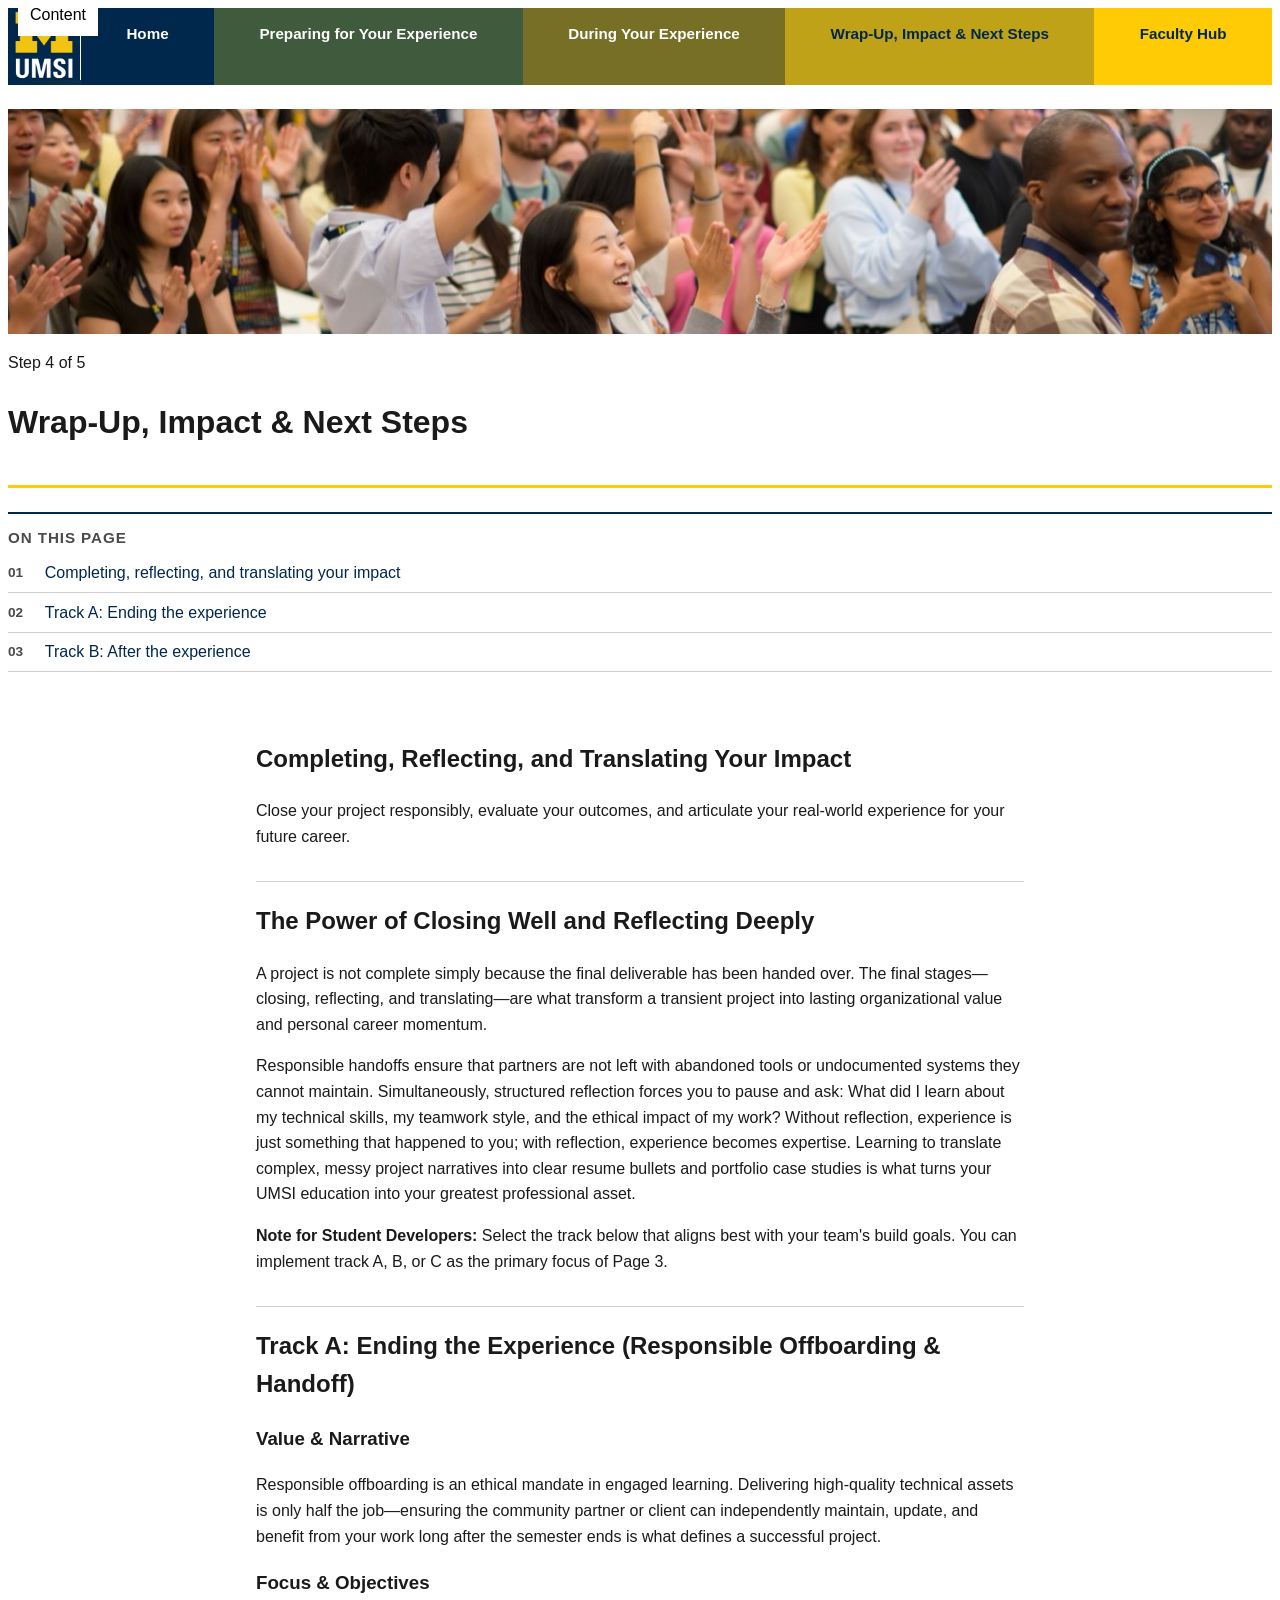
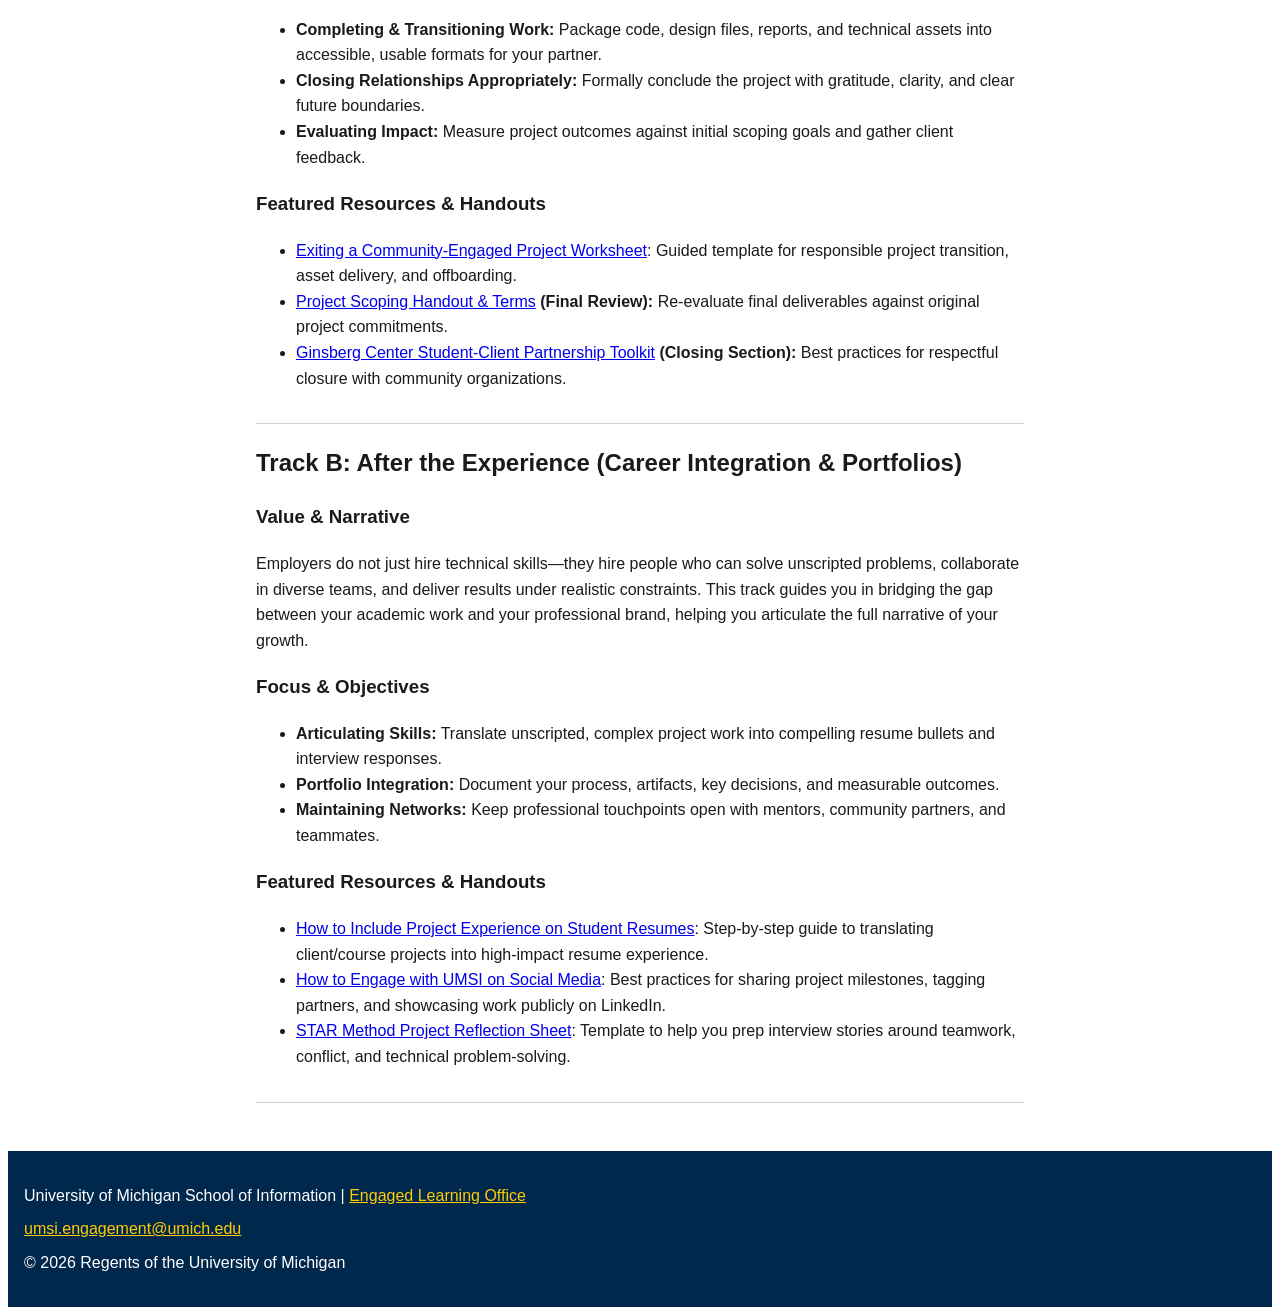
==== ending.html @ 112d741b "Add files via upload" ====
<!DOCTYPE html>
<html lang="en">
<head>
    <meta charset="UTF-8">
    <meta name="viewport" content="width=device-width, initial-scale=1.0">
    <link rel="stylesheet" href="style.css">

    <title>Wrap-Up, Impact &amp; Next Steps | UMSI</title>
</head>
<body>

    <!-- Sticky process bar -->
    <header class="site-header">
        <div class="skip"><a href="#main">Skip to Main Content</a></div>
        <div class="brand">
            <img src="images/UMSI_signature_vertical_informal_solidblue.jpg" alt="UMSI Logo">
        </div>
        <nav class="process-nav" aria-label="Project process">
            <ol class="process-steps">
                <li><a href="index.html">Home</a></li>
                <li><a href="prep.html">Preparing for Your Experience</a></li>
                <li><a href="experience.html">During Your Experience</a></li>
                <li><a href="ending.html" aria-current="page">Wrap-Up, Impact &amp; Next Steps</a></li>
                <li><a href="faculty.html">Faculty Hub </a></li>
            </ol>
        </nav>
    </header>

    <!-- Page title -->
    <header class="page-title">
        <img src="images/ending-web.jpg" alt="Students clapping and cheering in a crowded room">
        <p class="eyebrow">Step 4 of 5</p>
        <h1>Wrap-Up, Impact &amp; Next Steps</h1>
    </header>

    <!-- Anchor table of contents -->
    <nav class="on-this-page" aria-labelledby="toc-title">
        <h2 id="toc-title">On this page</h2>
        <ul>
            <li><a href="#overview">Completing, reflecting, and translating your impact</a></li>
            <li><a href="#track-a">Track A: Ending the experience</a></li>
            <li><a href="#track-b">Track B: After the experience</a></li>
        </ul>
    </nav>

<main id="main">

    <section id="overview" class="content-section">
        <h2>Completing, Reflecting, and Translating Your Impact</h2>
        <p>Close your project responsibly, evaluate your outcomes, and articulate your real-world experience for your future career.</p>
    </section>

    <section id="power" class="content-section">
        <h2>The Power of Closing Well and Reflecting Deeply</h2>
        <p>A project is not complete simply because the final deliverable has been handed over. The final stages—closing, reflecting, and translating—are what transform a transient project into lasting organizational value and personal career momentum.</p>
        <p>Responsible handoffs ensure that partners are not left with abandoned tools or undocumented systems they cannot maintain. Simultaneously, structured reflection forces you to pause and ask: What did I learn about my technical skills, my teamwork style, and the ethical impact of my work? Without reflection, experience is just something that happened to you; with reflection, experience becomes expertise. Learning to translate complex, messy project narratives into clear resume bullets and portfolio case studies is what turns your UMSI education into your greatest professional asset.</p>
        <p><strong>Note for Student Developers:</strong> Select the track below that aligns best with your team's build goals. You can implement track A, B, or C as the primary focus of Page 3.</p>
    </section>

    <section id="track-a" class="content-section">
        <h2>Track A: Ending the Experience (Responsible Offboarding &amp; Handoff)</h2>

        <h3>Value &amp; Narrative</h3>
        <p>Responsible offboarding is an ethical mandate in engaged learning. Delivering high-quality technical assets is only half the job—ensuring the community partner or client can independently maintain, update, and benefit from your work long after the semester ends is what defines a successful project.</p>

        <article>
            <h3>Focus &amp; Objectives</h3>
            <ul>
                <li><strong>Completing &amp; Transitioning Work:</strong> Package code, design files, reports, and technical assets into accessible, usable formats for your partner.</li>
                <li><strong>Closing Relationships Appropriately:</strong> Formally conclude the project with gratitude, clarity, and clear future boundaries.</li>
                <li><strong>Evaluating Impact:</strong> Measure project outcomes against initial scoping goals and gather client feedback.</li>
            </ul>
        </article>

        <article>
            <h3>Featured Resources &amp; Handouts</h3>
            <ul>
                <li><a href="https://docs.google.com/document/d/1-gfg_EZ3T8pa3T0a130Qvtpl1bYoLOVEHSNpGHcJtFA/edit?usp=drive_link">Exiting a Community-Engaged Project Worksheet</a>: Guided template for responsible project transition, asset delivery, and offboarding.</li>
                <li><a href="https://docs.google.com/document/d/1TrEDolwmOIlXgYgAP9VvlOGoYOwFfe6KxzZOgZSVYVw/edit?usp=drive_link">Project Scoping Handout &amp; Terms</a> <strong>(Final Review):</strong> Re-evaluate final deliverables against original project commitments.</li>
                <li><a href="https://ginsberg.umich.edu/article/campus-community-partnerships-toolkit">Ginsberg Center Student-Client Partnership Toolkit</a> <strong>(Closing Section):</strong> Best practices for respectful closure with community organizations.</li>
            </ul>
        </article>
    </section>

    <section id="track-b" class="content-section">
        <h2>Track B: After the Experience (Career Integration &amp; Portfolios)</h2>

        <h3>Value &amp; Narrative</h3>
        <p>Employers do not just hire technical skills—they hire people who can solve unscripted problems, collaborate in diverse teams, and deliver results under realistic constraints. This track guides you in bridging the gap between your academic work and your professional brand, helping you articulate the full narrative of your growth.</p>

        <article>
            <h3>Focus &amp; Objectives</h3>
            <ul>
                <li><strong>Articulating Skills:</strong> Translate unscripted, complex project work into compelling resume bullets and interview responses.</li>
                <li><strong>Portfolio Integration:</strong> Document your process, artifacts, key decisions, and measurable outcomes.</li>
                <li><strong>Maintaining Networks:</strong> Keep professional touchpoints open with mentors, community partners, and teammates.</li>
            </ul>
        </article>

        <article>
            <h3>Featured Resources &amp; Handouts</h3>
            <ul>
                <li><a href="https://docs.google.com/document/d/1mjyX6jgqXFrY7SFYaA3J2cTh1ZnHH0FKF5aUKfXzXKo/edit?tab=t.0">How to Include Project Experience on Student Resumes</a>: Step-by-step guide to translating client/course projects into high-impact resume experience.</li>
                <li><a href="https://docs.google.com/document/d/1jwQg_Y4jECLPHqcyOtJtDTK5x-68KstexfPbh6jXHnA/edit?tab=t.0">How to Engage with UMSI on Social Media</a>: Best practices for sharing project milestones, tagging partners, and showcasing work publicly on LinkedIn.</li>
                <li><a href="https://careercenter.umich.edu/content/interviewing-resources">STAR Method Project Reflection Sheet</a>: Template to help you prep interview stories around teamwork, conflict, and technical problem-solving.</li>
            </ul>
        </article>
    </section>

</main>

    <footer class="site-footer">
        <p>University of Michigan School of Information | <a href="https://www.si.umich.edu/programs/engaged-learning/about-engaged-learning-office">Engaged Learning Office</a></p>
        <address>
            <a href="mailto:umsi.engagement@umich.edu">umsi.engagement@umich.edu</a>
        </address>
        <p>&copy; 2026 Regents of the University of Michigan</p>
    </footer>

</body>
</html>
---- style.css ----
:root {
    --um-blue: #00274C;
    --um-maize: #FFCB05;
    --text: #1a1a1a;
    --muted: #4a4a4a;
    --surface: #ffffff;
    --border: #d0d0d0;

    /* Step colors: a blend from blue to maize (one value per step) */
    --step-1: #00274C;
    --step-2: #405A3D;
    --step-3: #786F26;          /* darkened so white text reaches 4.5:1 */
    --step-4: #BFA217;
    --step-5: #FFCB05;

    /* Space used by the sticky bar, so anchor links are not hidden under it */
    --sticky-offset: 5.5rem;
}
html {
    scroll-behavior: smooth;
    scroll-padding-top: var(--sticky-offset); /* keeps headings visible when jumping */
}

body {
    font-family: Arial, Helvetica, sans-serif;
    font-size: 1rem;
    line-height: 1.6;
    color : var(--text);
    background-color : var(--surface);
}
main{
    padding: 1rem;
    max-width: 48rem;
    margin: 0 auto;
}

.site-header {
    position:sticky;
    top:0;
    z-index:100;
    display: flex;              /* logo tile on the left, process steps beside it */
    align-items: stretch;
    background: linear-gradient(90deg, var(--step-1), var(--step-5));
}

/* Square logo at the left of the sticky bar. Its navy background continues
   the bar's navy start, and a 1px white line separates it from the first step. */
.brand {
    flex: 0 0 auto;
    width: 4.5rem;
    height: 4.5rem;
    padding: 0;
    background-color: var(--step-1);
    border-right: 1px solid #ffffff;
}

.brand img {
    display: block;
    width: 100%;
    height: 100%;
    object-fit: cover;
}

.process-nav {
    flex: 1 1 auto;
    min-width: 0;               /* lets the steps scroll instead of pushing the logo */
}
.process-steps {
    list-style: none;
    margin: 0;
    padding: 0;
    display: flex;
    overflow-x: auto;           /* on narrow screens the steps scroll sideways */
    -webkit-overflow-scrolling: touch;
}

.process-steps li {
    flex: 1 0 auto;             /* do not shrink below the text width */
}

.process-steps a {
    display: block;
    padding: 0.9rem 0.75rem;
    min-height: 44px;           /* comfortable tap target */
    text-align: center;
    text-decoration: none;
    font-weight: bold;
    font-size: 0.95rem;
    white-space: nowrap;
    color: #ffffff;
    border-bottom: 4px solid transparent;
}

/* Each step gets its own solid color from the gradient, so text contrast stays readable */
.process-steps li:nth-child(1) a { background-color: var(--step-1); }
.process-steps li:nth-child(2) a { background-color: var(--step-2); }
.process-steps li:nth-child(3) a { background-color: var(--step-3); }
.process-steps li:nth-child(4) a { background-color: var(--step-4); color: var(--um-blue); }
.process-steps li:nth-child(5) a { background-color: var(--step-5); color: var(--um-blue); }

/* Hover and keyboard focus: a visible outline, not just a color change */
.process-steps a:hover {
    text-decoration: underline;
}

.process-steps a:focus {
    outline: 3px solid #ffffff;
    outline-offset: -6px;
}

main img {
    display: block; 
    width: 100%; 
    max-width: 1200px; 
    height: auto; 
    margin: 0 auto 30px auto;
}


.skip {
    position: relative;
  }
.skip a { 
    position: absolute;
    top: -65px;
    left: 10px;           /* 화면 좌측 위치 지정 */
    background: #ffffff;  /* 흰색 배경을 주어야 뒤쪽 요소와 글자가 겹치지 않음 */
    color: #000000;       /* 글자색 지정 */
    padding: 8px 12px;    /* 버튼 형태로 보이도록 여백 추가 */
    z-index: 1000;        /* 다른 헤더 및 본문 요소보다 위에 표시 */
    text-decoration: none;
    }
.skip a:focus {
    top: 0.5rem;          /* slides into view when focused with Tab */
}
nav a:focus {
    outline: 2px solid white;
    outline-offset: 3px;
}
*:focus {
    outline: 5px dashed green;   /* hw3 전역 포커스 스타일 */
}

.page-title {
    padding: 1.5rem 0 1rem;
    border-bottom: 3px solid var(--um-maize);
}

/* Hero image: about a quarter of the screen height on first load.
   svh is the visible height on phones; vh is the fallback for older browsers. */
.page-title img {
    display: block;
    width: 100%;
    height: 25vh;
    height: 25svh;
    min-height: 8rem;           /* keeps it usable on very short screens */
    object-fit: cover;          /* fills the box, cropping the edges instead of stretching */
    margin: 0 0 1rem;
}

/* Responsive video: keeps a 16:9 box that scales with the screen width */
.video {
    position: relative;
    width: 100%;
    aspect-ratio: 16 / 9;
    margin: 1rem 0;
}

.video iframe {
    position: absolute;
    inset: 0;
    width: 100%;
    height: 100%;
    border: 0;
}


/* ---------- On this page (anchor table of contents) ----------
   A quiet vertical list: reads top to bottom, does not compete with the content. */
.on-this-page {
    margin: 1.5rem 0;
    padding: 0.25rem 0 0.5rem;
    border-top: 2px solid var(--um-blue);
}

.on-this-page h2 {
    margin: 0.5rem 0 0.2rem;
    font-size: 0.95rem;
    letter-spacing: 0.06em;
    text-transform: uppercase;
    color: var(--muted);
}

.on-this-page ul {
    list-style: none;
    margin: 0;
    padding: 0;
    counter-reset: toc;
}

.on-this-page li {
    counter-increment: toc;
    border-bottom: 1px solid var(--border);
}

.on-this-page a {
    display: flex;
    align-items: center;
    gap: 0.3rem;
    min-height: 20px;           /* tap target */
    padding: 0.4rem 0;
    color: var(--um-blue);
    text-decoration: none;
}

/* Small step number in front of each line */
.on-this-page a::before {
    content: counter(toc, decimal-leading-zero);
    flex: 0 0 auto;
    min-width: 2rem;
    font-size: 0.85rem;
    font-weight: bold;
    color: var(--muted);
}

.on-this-page a:hover,
.on-this-page a:focus {
    text-decoration: underline;
}

/* ---------- Content sections ---------- */


.content-section {
    padding-bottom: 1rem;
    border-bottom: 1px solid var(--border);
}

/* Anchor targets are still reachable below the sticky bar (see scroll-padding-top above) */
.content-section,
.on-this-page {
    scroll-margin-top: var(--sticky-offset);
}

/* ---------- Card Grid ---------- */
.card-grid {
    display: grid;
    grid-template-columns: repeat(auto-fit, minmax(min(100%, 16rem), 1fr));
    gap: 1rem;
}

.card {
    display: flex;
    flex-direction: column;
    padding: 1rem;
    background-color: #ffffff;
    border: 1px solid var(--border);
    border-top: 6px solid var(--um-maize);
    border-radius: 6px;
}

.card h3 {
    margin-top: 0;
}

.card p {
    flex-grow: 1;               /* pushes the links to the same baseline across cards */
    color: var(--muted);
}

.card a {
    display: inline-block;
    min-height: 44px;
    padding: 0.5rem 0;
    font-weight: bold;
    color: var(--um-blue);
}

/* footer */

.site-footer {
    margin-top: 2rem;
    padding: 1.5rem 1rem;
    background-color: var(--um-blue);
    color: #ffffff;
}

.site-footer a {
    color: var(--um-maize);
}

.site-footer p,
.site-footer address {
    margin: 0.5rem 0;
    font-style: normal;
}

/* ---------- Data table (moved from inline styles) ---------- */
.data-table {
    width: 100%;
    border-collapse: collapse;
    font-family: sans-serif;
    margin: 20px 0;
}

.data-table th,
.data-table td {
    padding: 12px;
    text-align: left;
    border: 1px solid #dddddd;
}

.data-table thead tr {
    background-color: #f2f2f2;
    border-bottom: 2px solid #cccccc;
}

.data-table th {
    font-weight: bold;
}

.data-table tbody tr {
    border-bottom: 1px solid #dddddd;
}

.data-table tbody tr:nth-child(even) {
    background-color: #fafafa;
}

.data-table tbody td:first-child {
    font-weight: bold;
}

/* ----------  Accessibility exception: reduced motion ---------- */
@media (prefers-reduced-motion: reduce) {
    html {
        scroll-behavior: auto;
    }
}
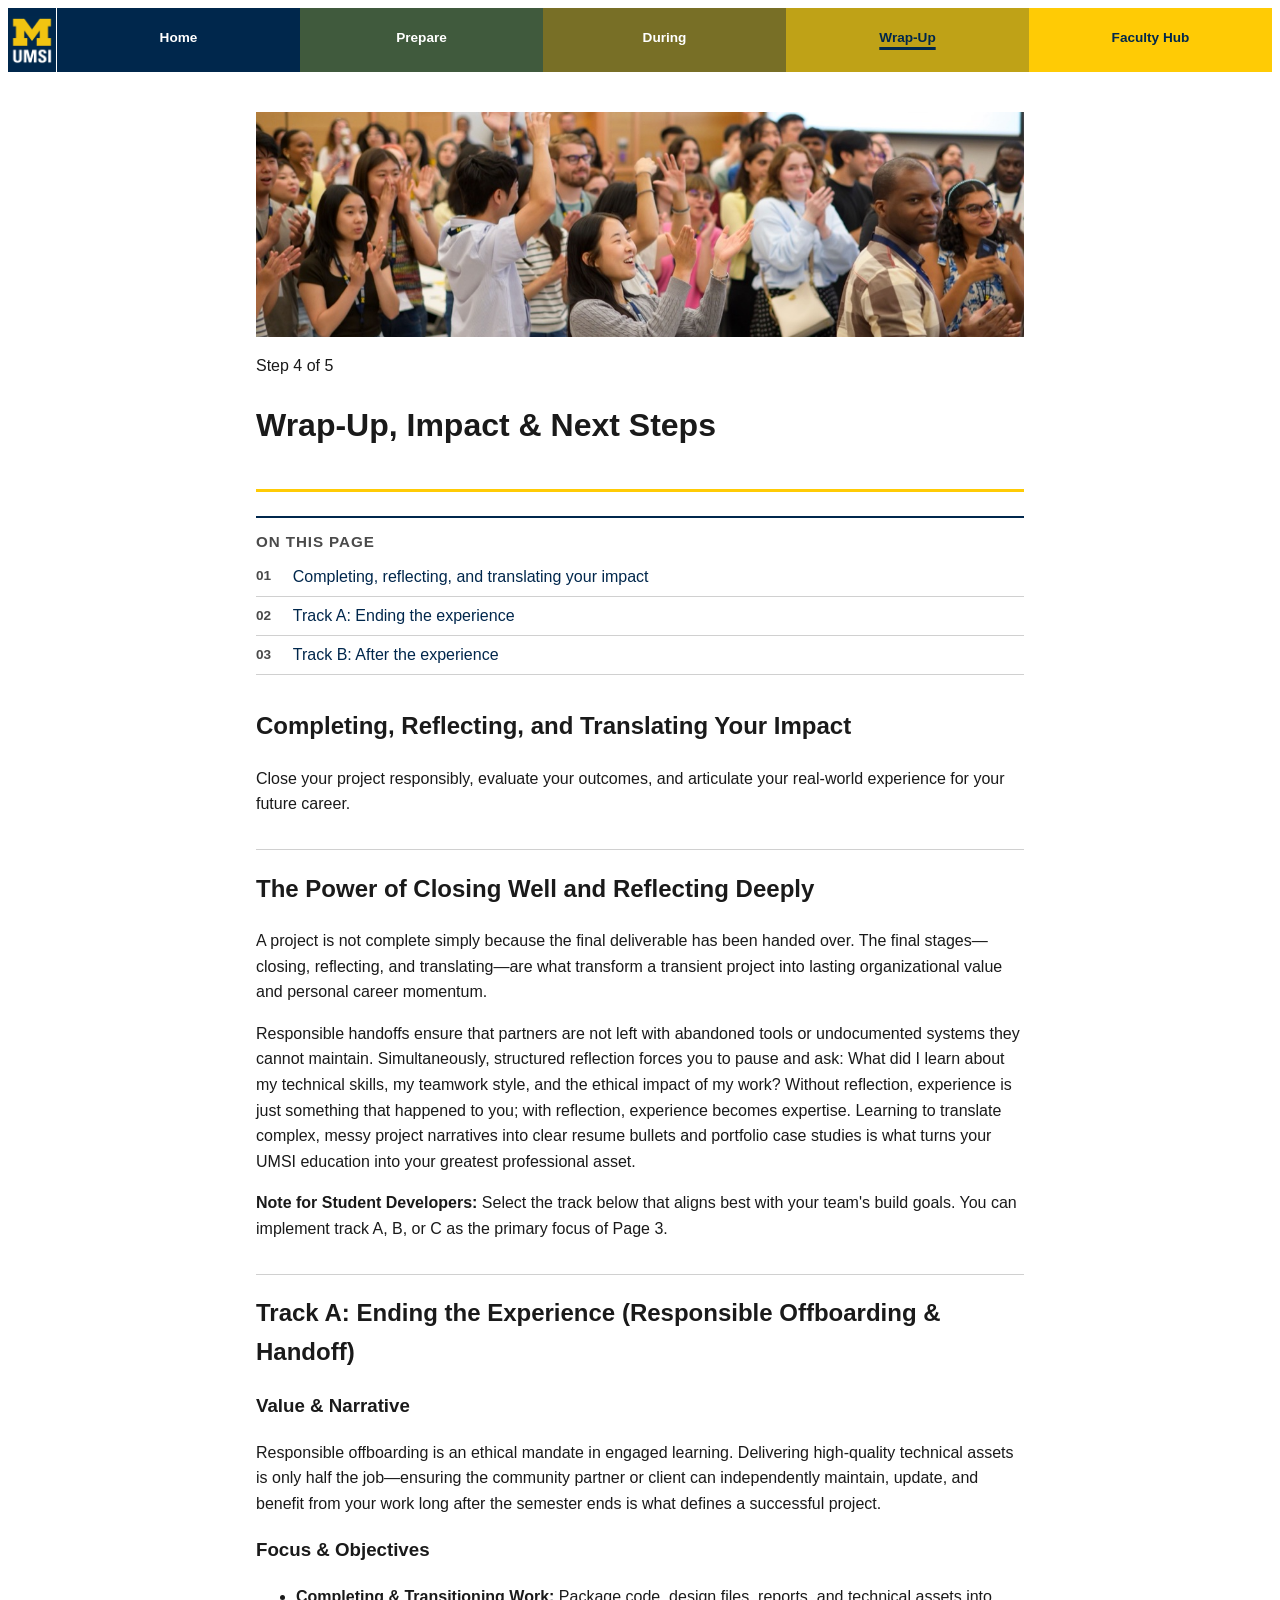
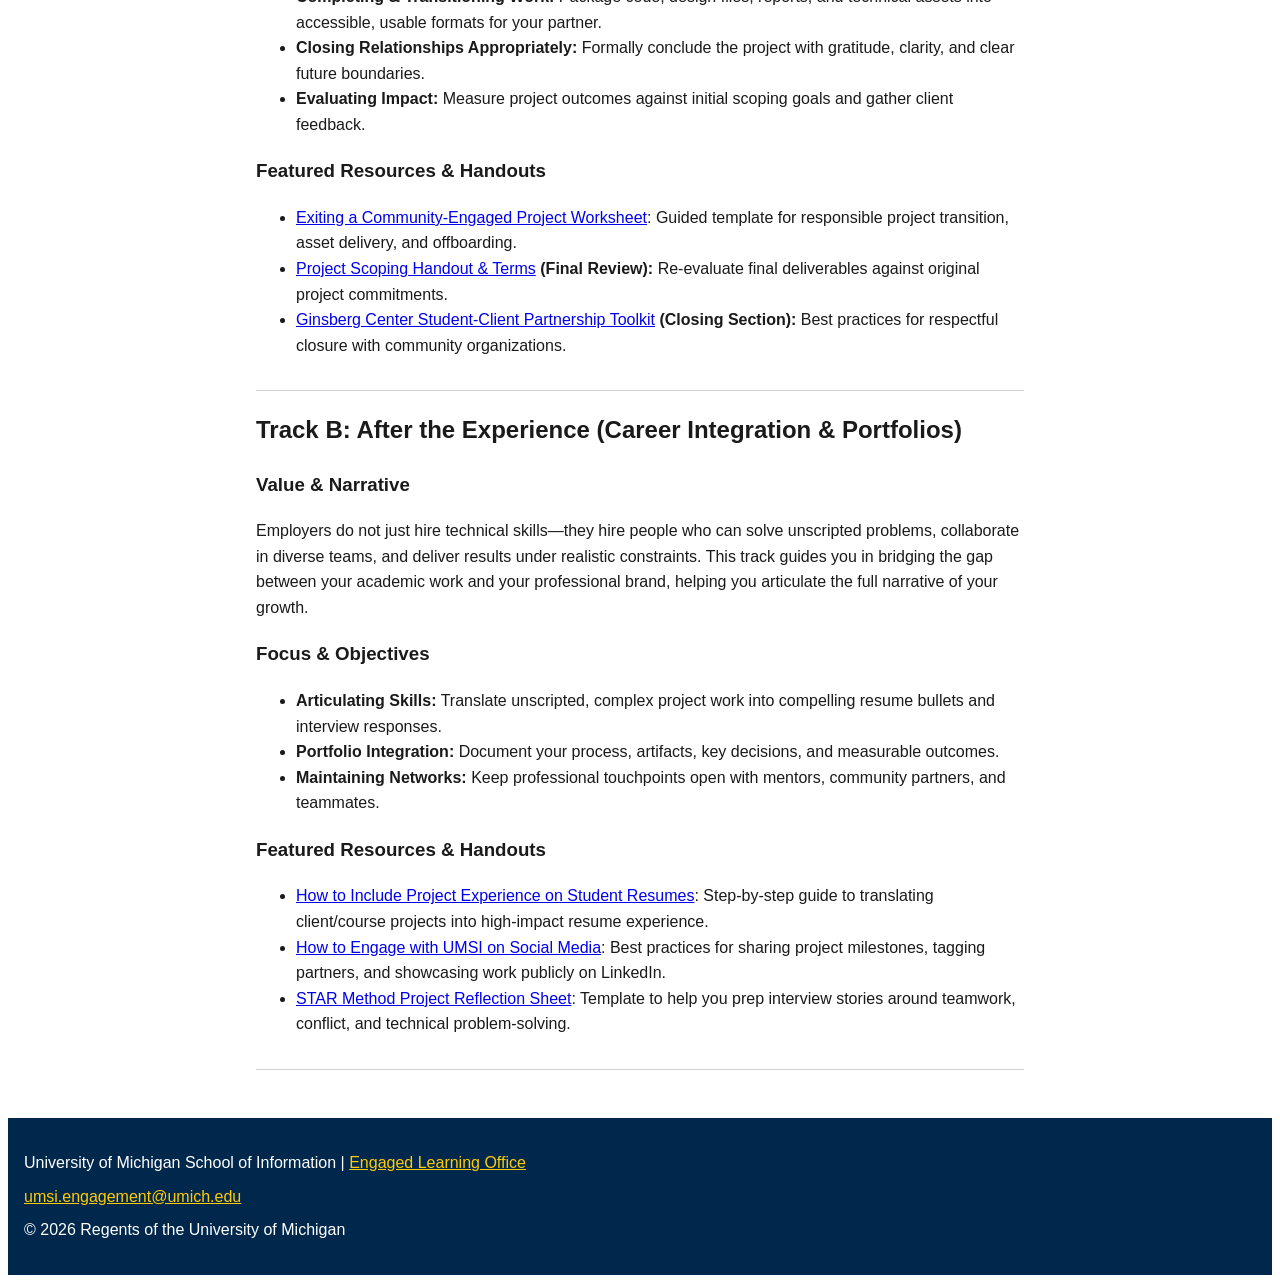
==== commit 1141b16e: "Replace site with the mobile-first submission version Co-Authored-By: Claude Haiku 5.5 <noreply@anth" ====
--- a/ending.html
+++ b/ending.html
@@ -18,20 +18,21 @@
         <nav class="process-nav" aria-label="Project process">
             <ol class="process-steps">
                 <li><a href="index.html">Home</a></li>
-                <li><a href="prep.html">Preparing for Your Experience</a></li>
-                <li><a href="experience.html">During Your Experience</a></li>
-                <li><a href="ending.html" aria-current="page">Wrap-Up, Impact &amp; Next Steps</a></li>
+                <li><a href="prep.html" title="Preparing for Your Experience">Prepare</a></li>
+                <li><a href="experience.html" title="During Your Experience">During</a></li>
+                <li><a href="ending.html" aria-current="page" title="Wrap-Up, Impact &amp; Next Steps">Wrap-Up</a></li>
                 <li><a href="faculty.html">Faculty Hub </a></li>
             </ol>
         </nav>
     </header>
 
     <!-- Page title -->
-    <header class="page-title">
+    <main id="main">
+    <div class="page-title">
         <img src="images/ending-web.jpg" alt="Students clapping and cheering in a crowded room">
         <p class="eyebrow">Step 4 of 5</p>
         <h1>Wrap-Up, Impact &amp; Next Steps</h1>
-    </header>
+    </div>
 
     <!-- Anchor table of contents -->
     <nav class="on-this-page" aria-labelledby="toc-title">
@@ -43,7 +44,6 @@
         </ul>
     </nav>
 
-<main id="main">
 
     <section id="overview" class="content-section">
         <h2>Completing, Reflecting, and Translating Your Impact</h2>
--- a/style.css
+++ b/style.css
@@ -15,7 +15,7 @@
     --step-5: #FFCB05;
 
     /* Space used by the sticky bar, so anchor links are not hidden under it */
-    --sticky-offset: 5.5rem;
+    --sticky-offset: 3.5rem;
 }
 html {
     scroll-behavior: smooth;
@@ -48,8 +48,8 @@
    the bar's navy start, and a 1px white line separates it from the first step. */
 .brand {
     flex: 0 0 auto;
-    width: 4.5rem;
-    height: 4.5rem;
+    width: 3rem;
+    aspect-ratio: 1 / 1;      
     padding: 0;
     background-color: var(--step-1);
     border-right: 1px solid #ffffff;
@@ -59,7 +59,7 @@
     display: block;
     width: 100%;
     height: 100%;
-    object-fit: cover;
+    object-fit: contain;
 }
 
 .process-nav {
@@ -76,18 +76,22 @@
 }
 
 .process-steps li {
-    flex: 1 0 auto;             /* do not shrink below the text width */
+    flex: 1 1 0;                /* five equal slices of the bar: all steps visible at once */
+    min-width: 0;
 }
 
 .process-steps a {
-    display: block;
-    padding: 0.9rem 0.75rem;
+    display: flex;
+    align-items: center;
+    justify-content: center;
+    padding: 0.5rem 0.25rem;
     min-height: 44px;           /* comfortable tap target */
     text-align: center;
     text-decoration: none;
     font-weight: bold;
-    font-size: 0.95rem;
-    white-space: nowrap;
+    font-size: 0.85rem;
+    line-height: 1.2;           /* two-line labels stay tidy */
+    overflow-wrap: break-word;
     color: #ffffff;
     border-bottom: 4px solid transparent;
 }
@@ -109,6 +113,14 @@
     outline-offset: -6px;
 }
 
+/* Current page: a thick underline plus the aria-current attribute,
+   so the current step is not shown by color alone */
+.process-steps a[aria-current="page"] {
+    text-decoration: underline;
+    text-decoration-thickness: 3px;
+    text-underline-offset: 0.35em;
+}
+
 main img {
     display: block; 
     width: 100%; 
@@ -118,20 +130,23 @@
 }
 
 
-.skip {
+.skip  {
     position: relative;
   }
-.skip a { 
+
+  .skip a {
     position: absolute;
-    top: -65px;
-    left: 10px;           /* 화면 좌측 위치 지정 */
+    left: -9999px;        /* far off-screen, so it is hidden until focused */
+    top: auto;
     background: #ffffff;  /* 흰색 배경을 주어야 뒤쪽 요소와 글자가 겹치지 않음 */
     color: #000000;       /* 글자색 지정 */
     padding: 8px 12px;    /* 버튼 형태로 보이도록 여백 추가 */
     z-index: 1000;        /* 다른 헤더 및 본문 요소보다 위에 표시 */
     text-decoration: none;
-    }
+}
+
 .skip a:focus {
+    left: 0.5rem;
     top: 0.5rem;          /* slides into view when focused with Tab */
 }
 nav a:focus {
@@ -157,6 +172,11 @@
     min-height: 8rem;           /* keeps it usable on very short screens */
     object-fit: cover;          /* fills the box, cropping the edges instead of stretching */
     margin: 0 0 1rem;
+}
+
+/* For hero photos where the important part is lower in the picture (here: the laptops) */
+.page-title img.hero-bottom {
+    object-position: center 60%;
 }
 
 /* Responsive video: keeps a 16:9 box that scales with the screen width */
@@ -201,15 +221,22 @@
 
 .on-this-page li {
     counter-increment: toc;
+    position: relative;         /* the invisible tap area below is positioned from this box */
     border-bottom: 1px solid var(--border);
+}
+
+/* Invisible extra area around each link, so the tap target is about 54px tall */
+.on-this-page a::after {
+    content: "";
+    position: absolute;
+    inset: -0.5rem 0;
 }
 
 .on-this-page a {
     display: flex;
     align-items: center;
     gap: 0.3rem;
-    min-height: 20px;           /* tap target */
-    padding: 0.4rem 0;
+    padding: 0.4rem 0;          /* visible spacing stays tight */
     color: var(--um-blue);
     text-decoration: none;
 }
